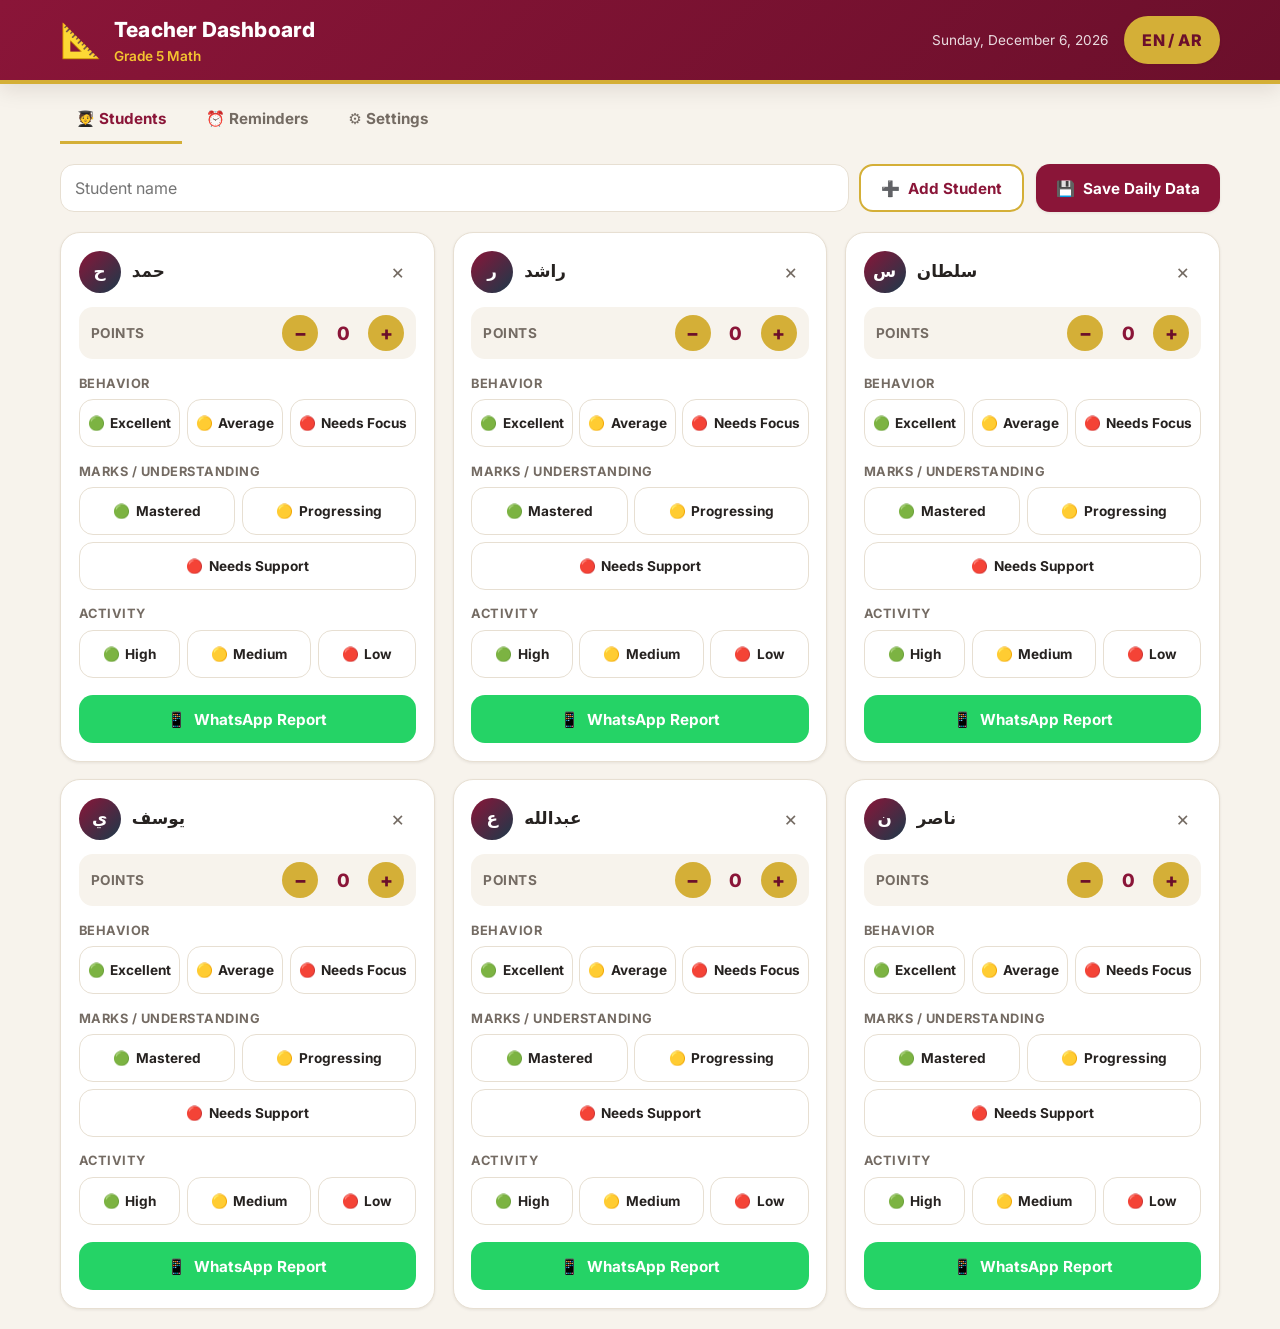
==== index.html @ e3854d0c "Add bilingual teacher tracking, WhatsApp, and reminders dashboard Static EN/AR (RTL-mirrored) tablet" ====
<!DOCTYPE html>
<html lang="en" dir="ltr">
<head>
<meta charset="UTF-8">
<meta name="viewport" content="width=device-width, initial-scale=1">
<meta name="theme-color" content="#8A1538">
<title>Teacher Dashboard</title>
<link rel="icon" href="data:image/svg+xml,%3Csvg xmlns='http://www.w3.org/2000/svg' viewBox='0 0 100 100'%3E%3Ctext y='.9em' font-size='90'%3E%F0%9F%93%90%3C/text%3E%3C/svg%3E">
<script>
(function () {
  try {
    var lang = localStorage.getItem('td_lang') || 'en';
    document.documentElement.lang = lang;
    document.documentElement.dir = lang === 'ar' ? 'rtl' : 'ltr';
  } catch (e) {}
})();
</script>
<link rel="preconnect" href="https://fonts.googleapis.com">
<link rel="preconnect" href="https://fonts.gstatic.com" crossorigin>
<link href="https://fonts.googleapis.com/css2?family=Inter:wght@400;600;700;800&family=Cairo:wght@400;600;700;800&display=swap" rel="stylesheet">
<link rel="stylesheet" href="styles.css">
</head>
<body>

<header class="app-header">
  <div class="header-content">
    <div class="brand">
      <span class="brand-icon" aria-hidden="true">📐</span>
      <div class="brand-text">
        <h1 data-i18n="appTitle">Teacher Dashboard</h1>
        <p class="brand-subtitle" data-i18n="appSubtitle">Grade 5 Math</p>
      </div>
    </div>
    <div class="header-actions">
      <span id="todayDate" class="today-date"></span>
      <button id="langToggle" class="lang-toggle" type="button" aria-label="Switch language">EN / AR</button>
    </div>
  </div>
</header>

<nav class="tab-nav" id="tabNav">
  <button class="tab-btn active" data-tab="students" type="button">
    <span aria-hidden="true">🧑‍🎓</span> <span data-i18n="navStudents">Students</span>
  </button>
  <button class="tab-btn" data-tab="reminders" type="button">
    <span aria-hidden="true">⏰</span> <span data-i18n="navReminders">Reminders</span>
  </button>
  <button class="tab-btn" data-tab="settings" type="button">
    <span aria-hidden="true">⚙️</span> <span data-i18n="navSettings">Settings</span>
  </button>
</nav>

<main class="app-main">

  <section id="tab-students" class="tab-panel active">
    <div class="panel-toolbar">
      <form id="addStudentForm" class="add-student-form">
        <input type="text" id="newStudentName" data-i18n-placeholder="studentNamePlaceholder" placeholder="Student name" autocomplete="off" required>
        <button type="submit" class="btn btn-secondary">
          <span aria-hidden="true">➕</span> <span data-i18n="addStudent">Add Student</span>
        </button>
      </form>
      <button id="saveDataBtn" class="btn btn-primary" type="button">
        <span aria-hidden="true">💾</span> <span data-i18n="saveDailyData">Save Daily Data</span>
      </button>
    </div>

    <div id="studentGrid" class="student-grid" aria-live="polite"></div>
    <p id="noStudentsMsg" class="empty-state hidden" data-i18n="noStudents">No students yet. Add your first student above to get started.</p>
  </section>

  <section id="tab-reminders" class="tab-panel">
    <div class="card reminder-card">
      <h2 data-i18n="quickReminder">Quick Reminder</h2>
      <form id="reminderForm">
        <div class="form-field">
          <label for="reminderTitle" data-i18n="taskTitle">Task Title</label>
          <input type="text" id="reminderTitle" data-i18n-placeholder="taskTitlePlaceholder" placeholder="e.g., Bring geometry set" required>
        </div>
        <div class="form-row">
          <div class="form-field">
            <label for="reminderDate" data-i18n="date">Date</label>
            <input type="date" id="reminderDate" required>
          </div>
          <div class="form-field">
            <label for="reminderTime" data-i18n="time">Time</label>
            <input type="time" id="reminderTime">
          </div>
        </div>
        <button type="submit" class="btn btn-primary" id="reminderSaveBtn">
          <span aria-hidden="true">📅</span> <span data-i18n="save">Save</span>
        </button>
      </form>
    </div>

    <div class="card">
      <h2 data-i18n="reminderListTitle">Recent Reminders</h2>
      <ul id="reminderList" class="reminder-list"></ul>
      <p id="noRemindersMsg" class="empty-state hidden" data-i18n="noReminders">No reminders saved yet.</p>
    </div>
  </section>

  <section id="tab-settings" class="tab-panel">
    <div class="card">
      <h2 data-i18n="settings">Settings</h2>
      <div class="form-field">
        <label for="backendUrl" data-i18n="backendUrlLabel">Google Web App URL</label>
        <input type="url" id="backendUrl" data-i18n-placeholder="backendUrlPlaceholder" placeholder="https://script.google.com/macros/s/.../exec">
      </div>
      <button id="saveSettingsBtn" class="btn btn-primary" type="button">
        <span aria-hidden="true">✔️</span> <span data-i18n="save">Save</span>
      </button>
      <p class="hint" data-i18n="backendUrlHint">Paste the Web App URL you get after deploying Code.gs (see README.md). This connects Save Daily Data and Quick Reminder to your Google Sheet and Calendar.</p>
    </div>
  </section>

</main>

<div id="statusToast" class="status-toast" role="status" aria-live="polite"></div>

<script src="script.js"></script>
</body>
</html>
---- styles.css ----
/* ==========================================================================
   Teacher Dashboard — Qatari-themed, bilingual (EN/AR), tablet-first styles
   ========================================================================== */

:root {
  --color-maroon: #8A1538;
  --color-maroon-dark: #6b0f2b;
  --color-maroon-light: #a8264c;
  --color-gold: #D4AF37;
  --color-gold-bright: #F4C430;
  --color-white: #FFFFFF;
  --color-desert-blue: #1B3A4B;

  --color-bg: #F7F3EC;
  --color-surface: #FFFFFF;
  --color-text: #262220;
  --color-text-muted: #746b63;
  --color-border: #E7DFD2;

  --color-success: #2E9E5B;
  --color-success-bg: #e6f5ec;
  --color-warning: #C98A00;
  --color-warning-bg: #fbf1dc;
  --color-danger: #C6403B;
  --color-danger-bg: #fbe9e8;
  --color-whatsapp: #25D366;

  --radius-sm: 8px;
  --radius-md: 14px;
  --radius-lg: 20px;
  --shadow-sm: 0 1px 3px rgba(35, 20, 10, 0.08);
  --shadow-md: 0 6px 20px rgba(35, 20, 10, 0.10);

  --font-latin: 'Inter', system-ui, -apple-system, 'Segoe UI', sans-serif;
  --font-arabic: 'Cairo', 'Tahoma', system-ui, sans-serif;

  --tap-min: 48px;
}

* { box-sizing: border-box; }

html, body {
  margin: 0;
  padding: 0;
  background: var(--color-bg);
  color: var(--color-text);
  font-family: var(--font-latin);
  -webkit-tap-highlight-color: transparent;
}

html[dir="rtl"] body { font-family: var(--font-arabic); }

body {
  font-size: 16px;
  line-height: 1.5;
  min-height: 100vh;
}

h1, h2, h3 { margin: 0; }

button, input {
  font-family: inherit;
  font-size: inherit;
}

.hidden { display: none !important; }

/* ---------------------------------- Header ---------------------------------- */

.app-header {
  background: linear-gradient(135deg, var(--color-maroon) 0%, var(--color-maroon-dark) 100%);
  border-bottom: 4px solid var(--color-gold);
  color: var(--color-white);
  position: sticky;
  top: 0;
  z-index: 20;
  box-shadow: var(--shadow-md);
}

.header-content {
  max-width: 1200px;
  margin: 0 auto;
  padding: 0.85rem 1.25rem;
  display: flex;
  align-items: center;
  justify-content: space-between;
  gap: 1rem;
  flex-wrap: wrap;
}

.brand {
  display: flex;
  align-items: center;
  gap: 0.75rem;
}

.brand-icon {
  font-size: 2.1rem;
  line-height: 1;
}

.brand-text h1 {
  font-size: 1.3rem;
  font-weight: 800;
  letter-spacing: 0.01em;
}

.brand-subtitle {
  margin: 0.1rem 0 0;
  font-size: 0.85rem;
  color: var(--color-gold-bright);
  font-weight: 600;
}

.header-actions {
  display: flex;
  align-items: center;
  gap: 1rem;
}

.today-date {
  font-size: 0.85rem;
  color: rgba(255, 255, 255, 0.85);
  white-space: nowrap;
}

.lang-toggle {
  background: var(--color-gold);
  color: var(--color-maroon-dark);
  border: none;
  border-radius: 999px;
  padding: 0.6rem 1.1rem;
  font-weight: 800;
  letter-spacing: 0.03em;
  cursor: pointer;
  min-height: var(--tap-min);
  box-shadow: var(--shadow-sm);
  transition: transform 0.12s ease, background 0.12s ease;
}

.lang-toggle:hover { background: var(--color-gold-bright); }
.lang-toggle:active { transform: scale(0.96); }

/* ---------------------------------- Tabs ---------------------------------- */

.tab-nav {
  max-width: 1200px;
  margin: 0 auto;
  display: flex;
  gap: 0.5rem;
  padding: 0.75rem 1.25rem 0;
  overflow-x: auto;
}

.tab-btn {
  background: transparent;
  border: none;
  border-bottom: 3px solid transparent;
  color: var(--color-text-muted);
  padding: 0.75rem 1rem;
  font-weight: 700;
  font-size: 0.95rem;
  cursor: pointer;
  white-space: nowrap;
  min-height: var(--tap-min);
  border-radius: var(--radius-sm) var(--radius-sm) 0 0;
  transition: color 0.12s ease, background 0.12s ease;
}

.tab-btn:hover { background: rgba(138, 21, 56, 0.06); }

.tab-btn.active {
  color: var(--color-maroon);
  border-bottom-color: var(--color-gold);
}

/* ---------------------------------- Layout ---------------------------------- */

.app-main {
  max-width: 1200px;
  margin: 0 auto;
  padding: 1.25rem;
}

.tab-panel { display: none; }
.tab-panel.active { display: block; }

.card {
  background: var(--color-surface);
  border: 1px solid var(--color-border);
  border-inline-start: 5px solid var(--color-gold);
  border-radius: var(--radius-lg);
  box-shadow: var(--shadow-sm);
  padding: 1.25rem 1.5rem;
  margin-bottom: 1.25rem;
  max-width: 560px;
}

.card h2 {
  color: var(--color-maroon);
  font-size: 1.15rem;
  margin-bottom: 1rem;
}

/* ---------------------------------- Buttons ---------------------------------- */

.btn {
  display: inline-flex;
  align-items: center;
  justify-content: center;
  gap: 0.5rem;
  border: none;
  border-radius: var(--radius-md);
  padding: 0.75rem 1.25rem;
  font-weight: 700;
  font-size: 0.95rem;
  cursor: pointer;
  min-height: var(--tap-min);
  transition: transform 0.1s ease, box-shadow 0.1s ease, opacity 0.1s ease;
}

.btn:active { transform: scale(0.97); }
.btn:disabled { opacity: 0.6; cursor: not-allowed; transform: none; }

.btn-primary {
  background: var(--color-maroon);
  color: var(--color-white);
  box-shadow: var(--shadow-sm);
}
.btn-primary:hover:not(:disabled) { background: var(--color-maroon-light); }

.btn-secondary {
  background: var(--color-white);
  color: var(--color-maroon);
  border: 2px solid var(--color-gold);
}
.btn-secondary:hover:not(:disabled) { background: var(--color-gold); color: var(--color-maroon-dark); }

/* ---------------------------------- Toolbar ---------------------------------- */

.panel-toolbar {
  display: flex;
  align-items: center;
  justify-content: space-between;
  flex-wrap: wrap;
  gap: 0.75rem;
  margin-bottom: 1.25rem;
}

.add-student-form {
  display: flex;
  gap: 0.6rem;
  flex-wrap: wrap;
  flex: 1 1 320px;
}

.add-student-form input[type="text"] {
  flex: 1 1 180px;
  min-width: 140px;
  padding: 0.7rem 0.9rem;
  border: 1.5px solid var(--color-border);
  border-radius: var(--radius-md);
  min-height: var(--tap-min);
  background: var(--color-surface);
  color: var(--color-text);
}

.add-student-form input[type="text"]:focus,
input:focus, button:focus-visible {
  outline: 2px solid var(--color-desert-blue);
  outline-offset: 1px;
}

/* ---------------------------------- Student grid ---------------------------------- */

.student-grid {
  display: grid;
  grid-template-columns: repeat(auto-fill, minmax(300px, 1fr));
  gap: 1.1rem;
}

.student-card {
  background: var(--color-surface);
  border: 1px solid var(--color-border);
  border-radius: var(--radius-lg);
  box-shadow: var(--shadow-sm);
  padding: 1.1rem;
  display: flex;
  flex-direction: column;
  gap: 0.9rem;
}

.student-card-header {
  display: flex;
  align-items: center;
  gap: 0.7rem;
}

.student-avatar {
  width: 42px;
  height: 42px;
  min-width: 42px;
  border-radius: 50%;
  background: linear-gradient(135deg, var(--color-maroon), var(--color-desert-blue));
  color: var(--color-white);
  display: flex;
  align-items: center;
  justify-content: center;
  font-weight: 800;
  font-size: 1.05rem;
}

.student-name {
  flex: 1;
  font-weight: 800;
  font-size: 1.05rem;
  color: var(--color-text);
  overflow-wrap: anywhere;
}

.remove-student-btn {
  background: transparent;
  border: none;
  color: var(--color-text-muted);
  font-size: 1.3rem;
  line-height: 1;
  cursor: pointer;
  width: 36px;
  height: 36px;
  border-radius: 50%;
  display: flex;
  align-items: center;
  justify-content: center;
}
.remove-student-btn:hover { background: var(--color-danger-bg); color: var(--color-danger); }

.points-row {
  display: flex;
  align-items: center;
  justify-content: space-between;
  background: var(--color-bg);
  border-radius: var(--radius-md);
  padding: 0.5rem 0.75rem;
}

.points-label {
  font-weight: 700;
  font-size: 0.85rem;
  color: var(--color-text-muted);
  text-transform: uppercase;
  letter-spacing: 0.04em;
}

.points-control {
  display: flex;
  align-items: center;
  gap: 0.75rem;
}

.point-btn {
  width: 36px;
  height: 36px;
  border-radius: 50%;
  border: none;
  background: var(--color-gold);
  color: var(--color-maroon-dark);
  font-size: 1.2rem;
  font-weight: 800;
  cursor: pointer;
  display: flex;
  align-items: center;
  justify-content: center;
  line-height: 1;
}
.point-btn:active { transform: scale(0.92); }

.points-value {
  min-width: 2ch;
  text-align: center;
  font-weight: 800;
  font-size: 1.15rem;
  color: var(--color-maroon);
}

.metric-row {
  display: flex;
  flex-direction: column;
  gap: 0.4rem;
}

.metric-label {
  font-weight: 700;
  font-size: 0.8rem;
  color: var(--color-text-muted);
  text-transform: uppercase;
  letter-spacing: 0.04em;
}

.btn-group {
  display: flex;
  gap: 0.4rem;
  flex-wrap: wrap;
}

.tap-btn {
  flex: 1 1 auto;
  min-width: 88px;
  min-height: var(--tap-min);
  border: 1.5px solid var(--color-border);
  background: var(--color-surface);
  color: var(--color-text);
  border-radius: var(--radius-md);
  font-weight: 700;
  font-size: 0.85rem;
  cursor: pointer;
  padding: 0.5rem 0.4rem;
  display: flex;
  align-items: center;
  justify-content: center;
  gap: 0.35rem;
  transition: background 0.12s ease, border-color 0.12s ease, transform 0.08s ease, color 0.12s ease;
}

.tap-btn:active { transform: scale(0.96); }

.tap-btn.selected[data-level="good"] {
  background: var(--color-success);
  border-color: var(--color-success);
  color: var(--color-white);
}
.tap-btn.selected[data-level="mid"] {
  background: var(--color-warning);
  border-color: var(--color-warning);
  color: var(--color-white);
}
.tap-btn.selected[data-level="bad"] {
  background: var(--color-danger);
  border-color: var(--color-danger);
  color: var(--color-white);
}

.whatsapp-btn {
  margin-top: 0.2rem;
  background: var(--color-whatsapp);
  color: var(--color-white);
  border: none;
  border-radius: var(--radius-md);
  min-height: var(--tap-min);
  font-weight: 700;
  font-size: 0.95rem;
  cursor: pointer;
  display: flex;
  align-items: center;
  justify-content: center;
  gap: 0.5rem;
}
.whatsapp-btn:hover { filter: brightness(1.05); }
.whatsapp-btn:active { transform: scale(0.97); }

.empty-state {
  text-align: center;
  color: var(--color-text-muted);
  padding: 2.5rem 1rem;
  font-size: 1rem;
}

/* ---------------------------------- Forms ---------------------------------- */

.form-field {
  display: flex;
  flex-direction: column;
  gap: 0.35rem;
  margin-bottom: 1rem;
}

.form-field label {
  font-weight: 700;
  font-size: 0.85rem;
  color: var(--color-text);
}

.form-row {
  display: flex;
  gap: 1rem;
  flex-wrap: wrap;
}
.form-row .form-field { flex: 1 1 160px; }

input[type="text"],
input[type="url"],
input[type="date"],
input[type="time"] {
  padding: 0.7rem 0.9rem;
  border: 1.5px solid var(--color-border);
  border-radius: var(--radius-md);
  min-height: var(--tap-min);
  background: var(--color-surface);
  color: var(--color-text);
  width: 100%;
}

.hint {
  margin-top: 0.9rem;
  font-size: 0.82rem;
  color: var(--color-text-muted);
  line-height: 1.5;
}

/* ---------------------------------- Reminder list ---------------------------------- */

.reminder-list {
  list-style: none;
  margin: 0;
  padding: 0;
  display: flex;
  flex-direction: column;
  gap: 0.6rem;
}

.reminder-item {
  display: flex;
  align-items: center;
  gap: 0.75rem;
  background: var(--color-bg);
  border-radius: var(--radius-md);
  padding: 0.7rem 0.9rem;
}

.reminder-item .reminder-icon {
  font-size: 1.3rem;
}

.reminder-item .reminder-info {
  flex: 1;
}

.reminder-item .reminder-title {
  font-weight: 700;
  font-size: 0.95rem;
}

.reminder-item .reminder-when {
  font-size: 0.82rem;
  color: var(--color-text-muted);
}

/* ---------------------------------- Status toast ---------------------------------- */

.status-toast {
  position: fixed;
  bottom: 1.5rem;
  left: 50%;
  transform: translateX(-50%) translateY(20px);
  background: var(--color-desert-blue);
  color: var(--color-white);
  padding: 0.85rem 1.5rem;
  border-radius: 999px;
  font-weight: 700;
  font-size: 0.9rem;
  box-shadow: var(--shadow-md);
  opacity: 0;
  pointer-events: none;
  transition: opacity 0.2s ease, transform 0.2s ease;
  z-index: 100;
  max-width: 90vw;
  text-align: center;
}

html[dir="rtl"] .status-toast {
  transform: translateX(50%) translateY(20px);
}

.status-toast.visible {
  opacity: 1;
  transform: translateX(-50%) translateY(0);
}
html[dir="rtl"] .status-toast.visible {
  transform: translateX(50%) translateY(0);
}

.status-toast.success { background: var(--color-success); }
.status-toast.error { background: var(--color-danger); }
.status-toast.info { background: var(--color-desert-blue); }

/* ---------------------------------- Responsive ---------------------------------- */

@media (max-width: 640px) {
  .header-content { padding: 0.75rem 1rem; }
  .brand-text h1 { font-size: 1.1rem; }
  .app-main { padding: 1rem; }
  .card { padding: 1rem; max-width: 100%; }
  .student-grid { grid-template-columns: 1fr; }
  .today-date { display: none; }
}

@media (min-width: 641px) and (max-width: 1024px) {
  .student-grid { grid-template-columns: repeat(auto-fill, minmax(280px, 1fr)); }
}
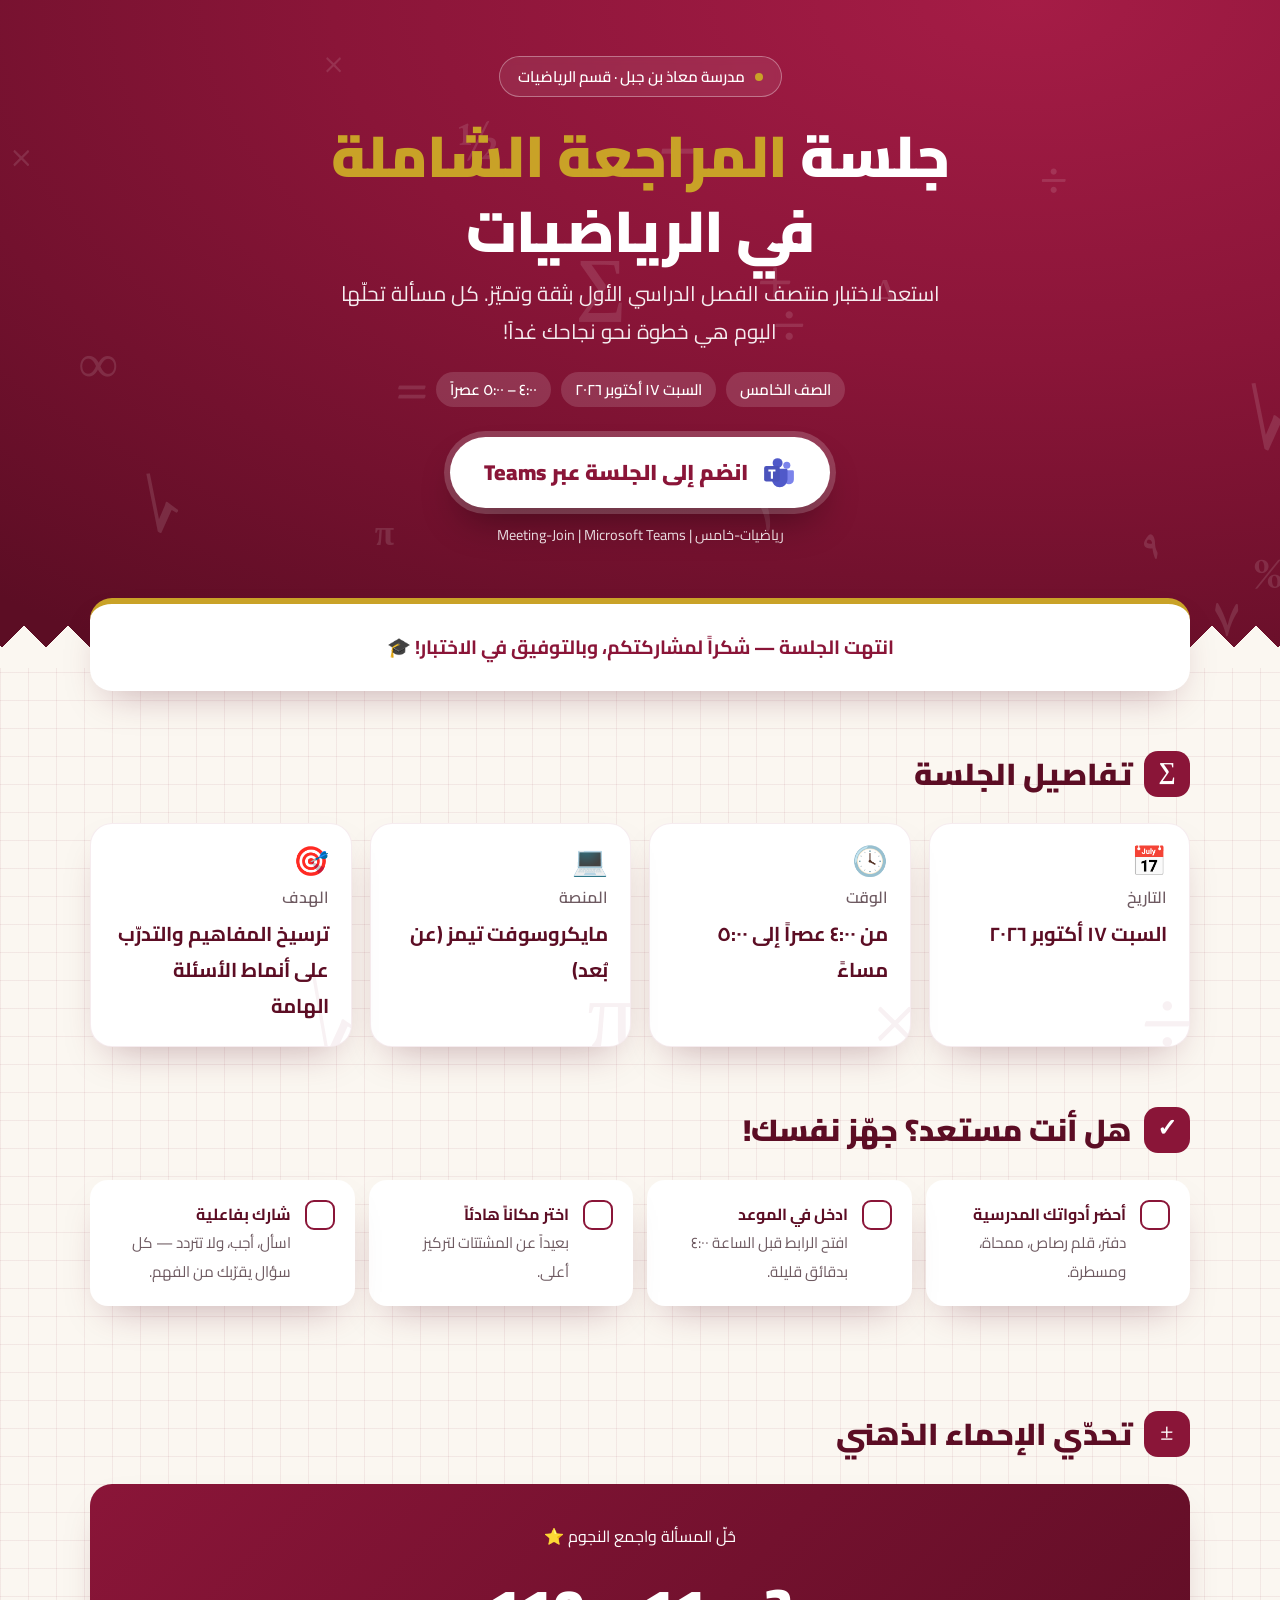
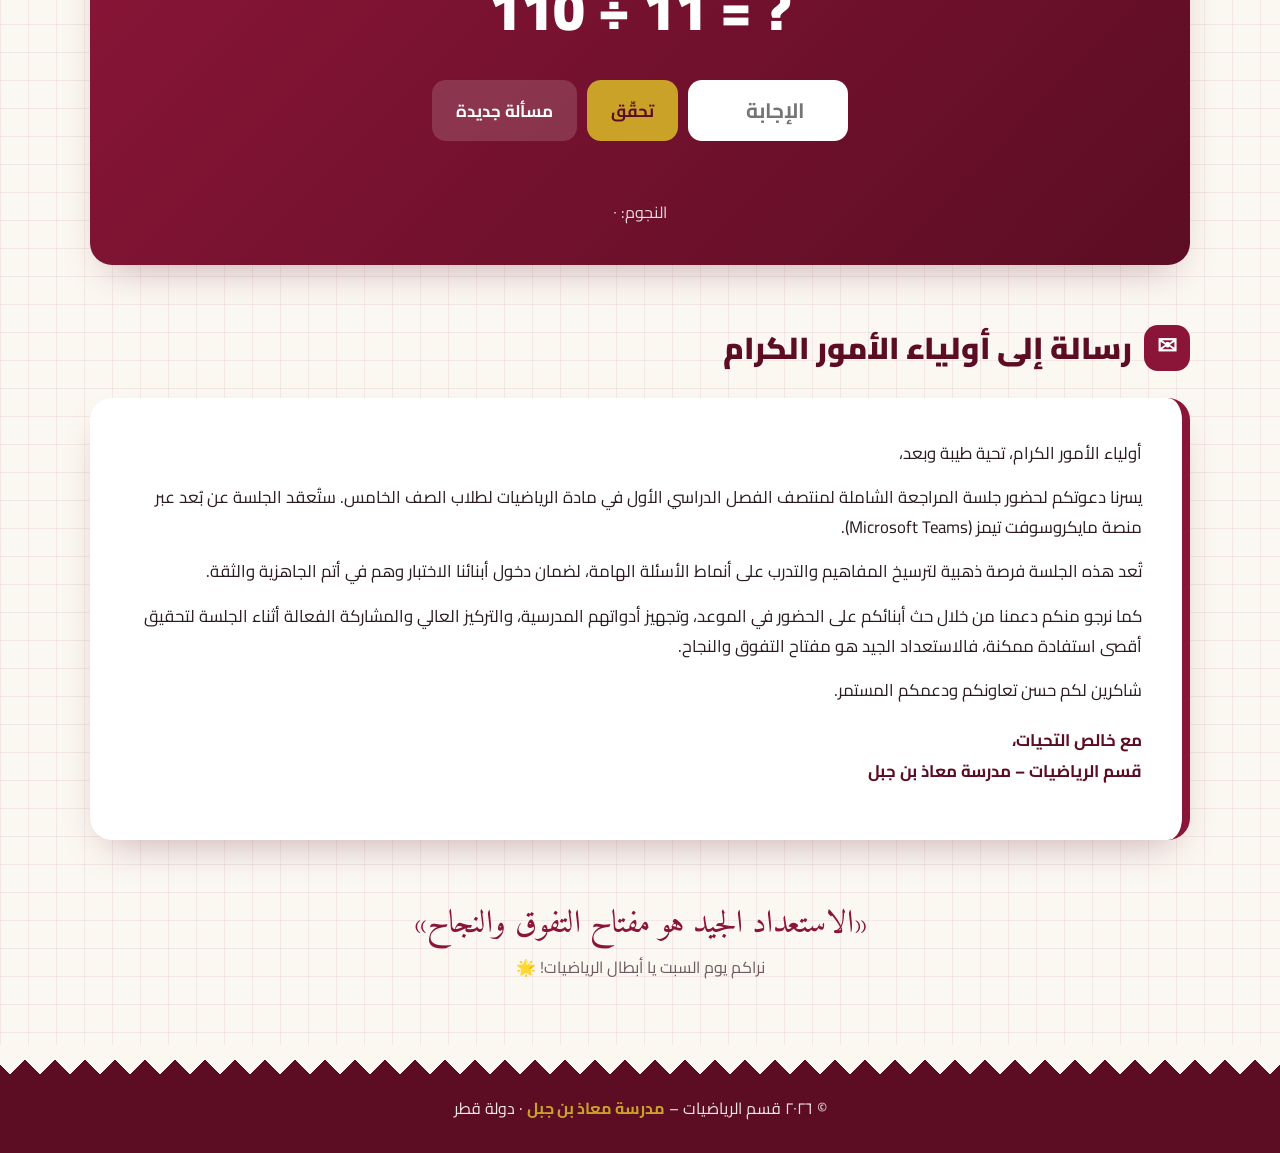
==== commit 9af02ebf: "Add Arabic math review session page with Qatari theme Single-page RTL site for the grade 5 mid-term " ====
--- a/index.html
+++ b/index.html
@@ -1,123 +1,628 @@
-<!DOCTYPE html>
-<html lang="en" dir="ltr">
+<!doctype html>
+<html lang="ar" dir="rtl">
 <head>
-<meta charset="UTF-8">
+<meta charset="utf-8">
 <meta name="viewport" content="width=device-width, initial-scale=1">
-<meta name="theme-color" content="#8A1538">
-<title>Teacher Dashboard</title>
-<link rel="icon" href="data:image/svg+xml,%3Csvg xmlns='http://www.w3.org/2000/svg' viewBox='0 0 100 100'%3E%3Ctext y='.9em' font-size='90'%3E%F0%9F%93%90%3C/text%3E%3C/svg%3E">
-<script>
-(function () {
-  try {
-    var lang = localStorage.getItem('td_lang') || 'en';
-    document.documentElement.lang = lang;
-    document.documentElement.dir = lang === 'ar' ? 'rtl' : 'ltr';
-  } catch (e) {}
-})();
-</script>
+<title>مراجعة الرياضيات – الصف الخامس</title>
+<meta name="description" content="جلسة المراجعة الشاملة لمنتصف الفصل الدراسي الأول في مادة الرياضيات للصف الخامس – مدرسة معاذ بن جبل">
 <link rel="preconnect" href="https://fonts.googleapis.com">
 <link rel="preconnect" href="https://fonts.gstatic.com" crossorigin>
-<link href="https://fonts.googleapis.com/css2?family=Inter:wght@400;600;700;800&family=Cairo:wght@400;600;700;800&display=swap" rel="stylesheet">
-<link rel="stylesheet" href="styles.css">
+<link href="https://fonts.googleapis.com/css2?family=Cairo:wght@400;600;700;900&family=Amiri:wght@700&display=swap" rel="stylesheet">
+<style>
+  :root {
+    --maroon: #8A1538;
+    --maroon-deep: #5C0D24;
+    --maroon-soft: #F6E8EC;
+    --gold: #C9A227;
+    --gold-soft: #F7EED3;
+    --sand: #FBF7F1;
+    --ink: #2B1A20;
+    --muted: #6E5A61;
+    --white: #FFFFFF;
+    --grid: rgba(138, 21, 56, 0.07);
+    --radius: 22px;
+    --shadow: 0 18px 40px -18px rgba(92, 13, 36, 0.35);
+    color-scheme: light;
+  }
+
+  * { box-sizing: border-box; }
+  html { scroll-behavior: smooth; }
+
+  body {
+    margin: 0;
+    font-family: "Cairo", system-ui, sans-serif;
+    color: var(--ink);
+    background-color: var(--sand);
+    background-image:
+      linear-gradient(var(--grid) 1px, transparent 1px),
+      linear-gradient(90deg, var(--grid) 1px, transparent 1px);
+    background-size: 28px 28px;
+    line-height: 1.8;
+    overflow-x: hidden;
+  }
+
+  a { color: inherit; }
+
+  .wrap { width: min(1100px, 100% - 32px); margin-inline: auto; }
+
+  /* ===== Hero (Qatari flag inspired) ===== */
+  .hero {
+    position: relative;
+    background: radial-gradient(120% 120% at 80% 0%, #A51C46 0%, var(--maroon) 45%, var(--maroon-deep) 100%);
+    color: var(--white);
+    padding: 56px 0 120px;
+    overflow: hidden;
+  }
+
+  /* The nine-point serrated edge of the Qatari flag */
+  .hero::after {
+    content: "";
+    position: absolute;
+    inset-inline: 0;
+    bottom: -1px;
+    height: 44px;
+    background: var(--sand);
+    -webkit-mask: conic-gradient(from 135deg at top, #0000, #000 1deg 89deg, #0000 90deg) 50% / 44px 100%;
+            mask: conic-gradient(from 135deg at top, #0000, #000 1deg 89deg, #0000 90deg) 50% / 44px 100%;
+  }
+
+  .floating {
+    position: absolute;
+    inset: 0;
+    pointer-events: none;
+    font-family: "Amiri", serif;
+    font-weight: 700;
+  }
+  .floating span {
+    position: absolute;
+    color: rgba(255, 255, 255, 0.12);
+    animation: drift 9s ease-in-out infinite;
+  }
+  @keyframes drift {
+    0%, 100% { transform: translateY(0) rotate(0deg); }
+    50%      { transform: translateY(-16px) rotate(8deg); }
+  }
+
+  .hero-inner { position: relative; z-index: 1; text-align: center; }
+
+  .school {
+    display: inline-flex;
+    align-items: center;
+    gap: 10px;
+    padding: 6px 18px;
+    border: 1px solid rgba(255, 255, 255, 0.35);
+    border-radius: 999px;
+    font-weight: 600;
+    font-size: 0.95rem;
+    background: rgba(255, 255, 255, 0.08);
+    backdrop-filter: blur(4px);
+  }
+  .school .dot { width: 8px; height: 8px; border-radius: 50%; background: var(--gold); }
+
+  .hero h1 {
+    margin: 22px 0 6px;
+    font-size: clamp(2rem, 6vw, 3.6rem);
+    font-weight: 900;
+    line-height: 1.3;
+    letter-spacing: -0.5px;
+  }
+  .hero h1 .accent { color: var(--gold); }
+
+  .hero .sub {
+    margin: 0 auto;
+    max-width: 640px;
+    font-size: clamp(1.05rem, 2.6vw, 1.3rem);
+    opacity: 0.92;
+  }
+
+  .tags { display: flex; flex-wrap: wrap; justify-content: center; gap: 10px; margin: 22px 0 30px; }
+  .tag {
+    padding: 4px 14px;
+    border-radius: 999px;
+    background: rgba(255, 255, 255, 0.14);
+    font-weight: 600;
+    font-size: 0.95rem;
+  }
+
+  /* ===== Join button ===== */
+  .join {
+    display: inline-flex;
+    align-items: center;
+    gap: 14px;
+    padding: 16px 34px;
+    border-radius: 999px;
+    background: var(--white);
+    color: var(--maroon);
+    font-size: clamp(1.1rem, 3vw, 1.35rem);
+    font-weight: 900;
+    text-decoration: none;
+    box-shadow: 0 0 0 6px rgba(255, 255, 255, 0.18), 0 20px 40px -12px rgba(0, 0, 0, 0.45);
+    transition: transform 0.2s ease, box-shadow 0.2s ease;
+    animation: pulse 2.4s ease-in-out infinite;
+  }
+  .join:hover, .join:focus-visible {
+    transform: translateY(-3px) scale(1.02);
+    box-shadow: 0 0 0 10px rgba(255, 255, 255, 0.22), 0 26px 48px -12px rgba(0, 0, 0, 0.5);
+    outline: none;
+  }
+  .join svg { width: 34px; height: 34px; flex: none; }
+  @keyframes pulse {
+    0%, 100% { box-shadow: 0 0 0 6px rgba(255, 255, 255, 0.18), 0 20px 40px -12px rgba(0, 0, 0, 0.45); }
+    50%      { box-shadow: 0 0 0 14px rgba(255, 255, 255, 0.06), 0 20px 40px -12px rgba(0, 0, 0, 0.45); }
+  }
+  .join-note { display: block; margin-top: 14px; font-size: 0.9rem; opacity: 0.85; }
+
+  /* ===== Countdown ===== */
+  .countdown-card {
+    position: relative;
+    z-index: 2;
+    margin-top: -70px;
+    background: var(--white);
+    border-radius: var(--radius);
+    box-shadow: var(--shadow);
+    padding: 26px 22px;
+    text-align: center;
+    border-top: 6px solid var(--gold);
+  }
+  .countdown-card h2 { margin: 0 0 14px; font-size: 1.25rem; color: var(--maroon); }
+  .countdown { display: flex; justify-content: center; gap: clamp(8px, 2.5vw, 22px); direction: rtl; }
+  .unit {
+    min-width: clamp(64px, 18vw, 110px);
+    padding: 12px 6px;
+    border-radius: 16px;
+    background: var(--maroon-soft);
+  }
+  .unit b {
+    display: block;
+    font-size: clamp(1.8rem, 6vw, 2.8rem);
+    font-weight: 900;
+    color: var(--maroon);
+    line-height: 1.1;
+    font-variant-numeric: tabular-nums;
+  }
+  .unit small { color: var(--muted); font-weight: 600; }
+  .live-msg { font-size: 1.2rem; font-weight: 700; color: var(--maroon); margin: 0; }
+
+  /* ===== Sections ===== */
+  section { padding: 56px 0 0; }
+  .section-title {
+    display: flex;
+    align-items: center;
+    gap: 12px;
+    margin: 0 0 22px;
+    font-size: clamp(1.4rem, 3.4vw, 1.9rem);
+    font-weight: 900;
+    color: var(--maroon-deep);
+  }
+  .section-title .sym {
+    display: grid;
+    place-items: center;
+    width: 46px;
+    height: 46px;
+    border-radius: 14px;
+    background: var(--maroon);
+    color: var(--white);
+    font-family: "Amiri", serif;
+    font-size: 1.5rem;
+    flex: none;
+  }
+
+  .grid { display: grid; gap: 18px; grid-template-columns: repeat(auto-fit, minmax(230px, 1fr)); }
+
+  .card {
+    background: var(--white);
+    border-radius: var(--radius);
+    padding: 22px;
+    box-shadow: var(--shadow);
+    border: 1px solid rgba(138, 21, 56, 0.08);
+    position: relative;
+    overflow: hidden;
+  }
+  .card .big-sym {
+    position: absolute;
+    inset-inline-start: -6px;
+    bottom: -26px;
+    font-family: "Amiri", serif;
+    font-size: 6rem;
+    color: rgba(138, 21, 56, 0.06);
+    line-height: 1;
+  }
+  .card h3 { margin: 0 0 4px; font-size: 1rem; color: var(--muted); font-weight: 600; }
+  .card p { margin: 0; font-size: 1.25rem; font-weight: 700; color: var(--maroon-deep); }
+  .card .icon { font-size: 1.8rem; line-height: 1; margin-bottom: 8px; }
+
+  /* Checklist */
+  .checklist { list-style: none; margin: 0; padding: 0; display: grid; gap: 14px; grid-template-columns: repeat(auto-fit, minmax(260px, 1fr)); }
+  .checklist li {
+    display: flex;
+    gap: 14px;
+    align-items: flex-start;
+    background: var(--white);
+    border-radius: 18px;
+    padding: 18px;
+    box-shadow: var(--shadow);
+    cursor: pointer;
+    user-select: none;
+    transition: background 0.2s;
+    border: 2px solid transparent;
+  }
+  .checklist li:hover { border-color: var(--maroon-soft); }
+  .checklist .box {
+    flex: none;
+    width: 30px;
+    height: 30px;
+    border-radius: 9px;
+    border: 2px solid var(--maroon);
+    display: grid;
+    place-items: center;
+    color: var(--white);
+    font-weight: 900;
+    transition: background 0.2s;
+  }
+  .checklist li.done { background: var(--gold-soft); }
+  .checklist li.done .box { background: var(--maroon); }
+  .checklist li.done .box::after { content: "✓"; }
+  .checklist strong { display: block; color: var(--maroon-deep); }
+  .checklist span.desc { color: var(--muted); font-size: 0.95rem; }
+  .ready-msg { margin: 16px 0 0; text-align: center; font-weight: 700; color: var(--maroon); min-height: 1.8em; }
+
+  /* Warm-up game */
+  .game {
+    background: linear-gradient(135deg, var(--maroon) 0%, var(--maroon-deep) 100%);
+    color: var(--white);
+    border-radius: var(--radius);
+    padding: clamp(22px, 4vw, 38px);
+    box-shadow: var(--shadow);
+    text-align: center;
+    position: relative;
+    overflow: hidden;
+  }
+  .game .question {
+    font-size: clamp(2.2rem, 8vw, 3.6rem);
+    font-weight: 900;
+    direction: ltr;
+    margin: 8px 0 18px;
+    font-variant-numeric: tabular-nums;
+  }
+  .game form { display: flex; justify-content: center; gap: 10px; flex-wrap: wrap; }
+  .game input {
+    width: 160px;
+    padding: 12px 16px;
+    border-radius: 14px;
+    border: none;
+    font: inherit;
+    font-size: 1.3rem;
+    font-weight: 700;
+    text-align: center;
+    color: var(--maroon-deep);
+  }
+  .game input:focus { outline: 3px solid var(--gold); }
+  .btn {
+    padding: 12px 24px;
+    border-radius: 14px;
+    border: none;
+    font: inherit;
+    font-weight: 700;
+    font-size: 1.05rem;
+    cursor: pointer;
+    background: var(--gold);
+    color: var(--maroon-deep);
+    transition: transform 0.15s;
+  }
+  .btn:hover { transform: translateY(-2px); }
+  .btn.ghost { background: rgba(255, 255, 255, 0.15); color: var(--white); }
+  .feedback { min-height: 2em; margin: 16px 0 4px; font-size: 1.15rem; font-weight: 700; }
+  .score { opacity: 0.85; }
+  .stars { color: var(--gold); letter-spacing: 4px; }
+
+  /* Parents letter */
+  .letter {
+    background: var(--white);
+    border-radius: var(--radius);
+    padding: clamp(22px, 4vw, 40px);
+    box-shadow: var(--shadow);
+    border-inline-start: 8px solid var(--maroon);
+    font-size: 1.05rem;
+  }
+  .letter p { margin: 0 0 14px; }
+  .letter .sign { margin-top: 20px; font-weight: 700; color: var(--maroon-deep); }
+
+  /* Quote */
+  .quote {
+    margin-top: 56px;
+    text-align: center;
+    font-family: "Amiri", serif;
+    font-size: clamp(1.4rem, 4vw, 2rem);
+    color: var(--maroon);
+  }
+  .quote small { display: block; font-family: "Cairo", sans-serif; font-size: 1rem; color: var(--muted); }
+
+  footer {
+    margin-top: 64px;
+    background: var(--maroon-deep);
+    color: rgba(255, 255, 255, 0.9);
+    text-align: center;
+    padding: 30px 16px;
+    position: relative;
+  }
+  footer::before {
+    content: "";
+    position: absolute;
+    inset-inline: 0;
+    top: -1px;
+    height: 30px;
+    background: var(--sand);
+    -webkit-mask: conic-gradient(from -45deg at bottom, #0000, #000 1deg 89deg, #0000 90deg) 50% / 30px 100%;
+            mask: conic-gradient(from -45deg at bottom, #0000, #000 1deg 89deg, #0000 90deg) 50% / 30px 100%;
+  }
+  footer p { margin: 18px 0 0; }
+  footer b { color: var(--gold); }
+
+  .confetti {
+    position: fixed;
+    top: -20px;
+    font-family: "Amiri", serif;
+    font-weight: 700;
+    pointer-events: none;
+    z-index: 99;
+    animation: fall linear forwards;
+  }
+  @keyframes fall { to { transform: translateY(110vh) rotate(540deg); opacity: 0.2; } }
+
+  @media (prefers-reduced-motion: reduce) {
+    *, *::before, *::after { animation: none !important; transition: none !important; }
+  }
+</style>
 </head>
 <body>
 
-<header class="app-header">
-  <div class="header-content">
-    <div class="brand">
-      <span class="brand-icon" aria-hidden="true">📐</span>
-      <div class="brand-text">
-        <h1 data-i18n="appTitle">Teacher Dashboard</h1>
-        <p class="brand-subtitle" data-i18n="appSubtitle">Grade 5 Math</p>
+<header class="hero">
+  <div class="floating" aria-hidden="true" id="floating"></div>
+  <div class="wrap hero-inner">
+    <span class="school"><span class="dot"></span> مدرسة معاذ بن جبل · قسم الرياضيات</span>
+    <h1>جلسة <span class="accent">المراجعة الشاملة</span><br>في الرياضيات</h1>
+    <p class="sub">استعد لاختبار منتصف الفصل الدراسي الأول بثقة وتميّز. كل مسألة تحلّها اليوم هي خطوة نحو نجاحك غداً!</p>
+    <div class="tags">
+      <span class="tag">الصف الخامس</span>
+      <span class="tag">السبت ١٧ أكتوبر ٢٠٢٦</span>
+      <span class="tag">٤:٠٠ – ٥:٠٠ عصراً</span>
+    </div>
+    <a class="join" href="https://teams.microsoft.com/meet/377886868925549?p=B9jHHU0qfw8M6jMyG8" target="_blank" rel="noopener">
+      <svg viewBox="0 0 48 48" aria-hidden="true">
+        <circle cx="35" cy="13" r="5" fill="#7B83EB"/>
+        <path d="M30 20h13a2 2 0 0 1 2 2v11a7 7 0 0 1-7 7h0a7 7 0 0 1-7-7z" fill="#7B83EB"/>
+        <circle cx="22" cy="10" r="7" fill="#5059C9"/>
+        <path d="M12 18h22a2 2 0 0 1 2 2v13a11 11 0 0 1-11 11h0a11 11 0 0 1-11-11V18z" fill="#5059C9"/>
+        <rect x="3" y="14" width="22" height="22" rx="3" fill="#4B53BC"/>
+        <path d="M9 19h10v3h-3.5v10h-3V22H9z" fill="#fff"/>
+      </svg>
+      انضم إلى الجلسة عبر Teams
+    </a>
+    <span class="join-note">رياضيات-خامس | Meeting-Join | Microsoft Teams</span>
+  </div>
+</header>
+
+<main class="wrap">
+
+  <div class="countdown-card" id="countdown-card">
+    <h2 id="cd-title">⏳ الوقت المتبقي على بدء الجلسة</h2>
+    <div class="countdown" id="countdown">
+      <div class="unit"><b id="d">0</b><small>يوم</small></div>
+      <div class="unit"><b id="h">0</b><small>ساعة</small></div>
+      <div class="unit"><b id="m">0</b><small>دقيقة</small></div>
+      <div class="unit"><b id="s">0</b><small>ثانية</small></div>
+    </div>
+  </div>
+
+  <section>
+    <h2 class="section-title"><span class="sym">∑</span> تفاصيل الجلسة</h2>
+    <div class="grid">
+      <div class="card">
+        <div class="icon">📅</div>
+        <h3>التاريخ</h3>
+        <p>السبت ١٧ أكتوبر ٢٠٢٦</p>
+        <span class="big-sym" aria-hidden="true">÷</span>
+      </div>
+      <div class="card">
+        <div class="icon">🕓</div>
+        <h3>الوقت</h3>
+        <p>من ٤:٠٠ عصراً إلى ٥:٠٠ مساءً</p>
+        <span class="big-sym" aria-hidden="true">×</span>
+      </div>
+      <div class="card">
+        <div class="icon">💻</div>
+        <h3>المنصة</h3>
+        <p>مايكروسوفت تيمز (عن بُعد)</p>
+        <span class="big-sym" aria-hidden="true">π</span>
+      </div>
+      <div class="card">
+        <div class="icon">🎯</div>
+        <h3>الهدف</h3>
+        <p>ترسيخ المفاهيم والتدرّب على أنماط الأسئلة الهامة</p>
+        <span class="big-sym" aria-hidden="true">√</span>
       </div>
     </div>
-    <div class="header-actions">
-      <span id="todayDate" class="today-date"></span>
-      <button id="langToggle" class="lang-toggle" type="button" aria-label="Switch language">EN / AR</button>
-    </div>
-  </div>
-</header>
-
-<nav class="tab-nav" id="tabNav">
-  <button class="tab-btn active" data-tab="students" type="button">
-    <span aria-hidden="true">🧑‍🎓</span> <span data-i18n="navStudents">Students</span>
-  </button>
-  <button class="tab-btn" data-tab="reminders" type="button">
-    <span aria-hidden="true">⏰</span> <span data-i18n="navReminders">Reminders</span>
-  </button>
-  <button class="tab-btn" data-tab="settings" type="button">
-    <span aria-hidden="true">⚙️</span> <span data-i18n="navSettings">Settings</span>
-  </button>
-</nav>
-
-<main class="app-main">
-
-  <section id="tab-students" class="tab-panel active">
-    <div class="panel-toolbar">
-      <form id="addStudentForm" class="add-student-form">
-        <input type="text" id="newStudentName" data-i18n-placeholder="studentNamePlaceholder" placeholder="Student name" autocomplete="off" required>
-        <button type="submit" class="btn btn-secondary">
-          <span aria-hidden="true">➕</span> <span data-i18n="addStudent">Add Student</span>
-        </button>
+  </section>
+
+  <section>
+    <h2 class="section-title"><span class="sym">✓</span> هل أنت مستعد؟ جهّز نفسك!</h2>
+    <ul class="checklist" id="checklist">
+      <li><span class="box"></span><div><strong>أحضر أدواتك المدرسية</strong><span class="desc">دفتر، قلم رصاص، ممحاة، ومسطرة.</span></div></li>
+      <li><span class="box"></span><div><strong>ادخل في الموعد</strong><span class="desc">افتح الرابط قبل الساعة ٤:٠٠ بدقائق قليلة.</span></div></li>
+      <li><span class="box"></span><div><strong>اختر مكاناً هادئاً</strong><span class="desc">بعيداً عن المشتتات لتركيز أعلى.</span></div></li>
+      <li><span class="box"></span><div><strong>شارك بفاعلية</strong><span class="desc">اسأل، أجب، ولا تتردد — كل سؤال يقرّبك من الفهم.</span></div></li>
+    </ul>
+    <p class="ready-msg" id="ready-msg" aria-live="polite"></p>
+  </section>
+
+  <section>
+    <h2 class="section-title"><span class="sym">±</span> تحدّي الإحماء الذهني</h2>
+    <div class="game">
+      <div>حُلّ المسألة واجمع النجوم ⭐</div>
+      <div class="question" id="question">—</div>
+      <form id="game-form" autocomplete="off">
+        <input id="answer" type="number" inputmode="numeric" placeholder="الإجابة" aria-label="الإجابة" required>
+        <button class="btn" type="submit">تحقّق</button>
+        <button class="btn ghost" type="button" id="skip">مسألة جديدة</button>
       </form>
-      <button id="saveDataBtn" class="btn btn-primary" type="button">
-        <span aria-hidden="true">💾</span> <span data-i18n="saveDailyData">Save Daily Data</span>
-      </button>
-    </div>
-
-    <div id="studentGrid" class="student-grid" aria-live="polite"></div>
-    <p id="noStudentsMsg" class="empty-state hidden" data-i18n="noStudents">No students yet. Add your first student above to get started.</p>
-  </section>
-
-  <section id="tab-reminders" class="tab-panel">
-    <div class="card reminder-card">
-      <h2 data-i18n="quickReminder">Quick Reminder</h2>
-      <form id="reminderForm">
-        <div class="form-field">
-          <label for="reminderTitle" data-i18n="taskTitle">Task Title</label>
-          <input type="text" id="reminderTitle" data-i18n-placeholder="taskTitlePlaceholder" placeholder="e.g., Bring geometry set" required>
-        </div>
-        <div class="form-row">
-          <div class="form-field">
-            <label for="reminderDate" data-i18n="date">Date</label>
-            <input type="date" id="reminderDate" required>
-          </div>
-          <div class="form-field">
-            <label for="reminderTime" data-i18n="time">Time</label>
-            <input type="time" id="reminderTime">
-          </div>
-        </div>
-        <button type="submit" class="btn btn-primary" id="reminderSaveBtn">
-          <span aria-hidden="true">📅</span> <span data-i18n="save">Save</span>
-        </button>
-      </form>
-    </div>
-
-    <div class="card">
-      <h2 data-i18n="reminderListTitle">Recent Reminders</h2>
-      <ul id="reminderList" class="reminder-list"></ul>
-      <p id="noRemindersMsg" class="empty-state hidden" data-i18n="noReminders">No reminders saved yet.</p>
+      <div class="feedback" id="feedback" aria-live="polite"></div>
+      <div class="score">النجوم: <span class="stars" id="stars"></span> <span id="score">٠</span></div>
     </div>
   </section>
 
-  <section id="tab-settings" class="tab-panel">
-    <div class="card">
-      <h2 data-i18n="settings">Settings</h2>
-      <div class="form-field">
-        <label for="backendUrl" data-i18n="backendUrlLabel">Google Web App URL</label>
-        <input type="url" id="backendUrl" data-i18n-placeholder="backendUrlPlaceholder" placeholder="https://script.google.com/macros/s/.../exec">
-      </div>
-      <button id="saveSettingsBtn" class="btn btn-primary" type="button">
-        <span aria-hidden="true">✔️</span> <span data-i18n="save">Save</span>
-      </button>
-      <p class="hint" data-i18n="backendUrlHint">Paste the Web App URL you get after deploying Code.gs (see README.md). This connects Save Daily Data and Quick Reminder to your Google Sheet and Calendar.</p>
+  <section>
+    <h2 class="section-title"><span class="sym">✉</span> رسالة إلى أولياء الأمور الكرام</h2>
+    <div class="letter">
+      <p>أولياء الأمور الكرام، تحية طيبة وبعد،</p>
+      <p>يسرنا دعوتكم لحضور جلسة المراجعة الشاملة لمنتصف الفصل الدراسي الأول في مادة الرياضيات لطلاب الصف الخامس. ستُعقد الجلسة عن بُعد عبر منصة مايكروسوفت تيمز (Microsoft Teams).</p>
+      <p>تُعد هذه الجلسة فرصة ذهبية لترسيخ المفاهيم والتدرب على أنماط الأسئلة الهامة، لضمان دخول أبنائنا الاختبار وهم في أتم الجاهزية والثقة.</p>
+      <p>كما نرجو منكم دعمنا من خلال حث أبنائكم على الحضور في الموعد، وتجهيز أدواتهم المدرسية، والتركيز العالي والمشاركة الفعالة أثناء الجلسة لتحقيق أقصى استفادة ممكنة، فالاستعداد الجيد هو مفتاح التفوق والنجاح.</p>
+      <p>شاكرين لكم حسن تعاونكم ودعمكم المستمر.</p>
+      <p class="sign">مع خالص التحيات،<br>قسم الرياضيات – مدرسة معاذ بن جبل</p>
     </div>
   </section>
 
+  <div class="quote">
+    «الاستعداد الجيد هو مفتاح التفوق والنجاح»
+    <small>نراكم يوم السبت يا أبطال الرياضيات! 🌟</small>
+  </div>
+
 </main>
 
-<div id="statusToast" class="status-toast" role="status" aria-live="polite"></div>
-
-<script src="script.js"></script>
+<footer>
+  <p>© ٢٠٢٦ قسم الرياضيات – <b>مدرسة معاذ بن جبل</b> · دولة قطر</p>
+</footer>
+
+<script>
+  (function () {
+    const toAr = (n) => String(n).replace(/\d/g, (d) => "٠١٢٣٤٥٦٧٨٩"[d]);
+
+    /* Floating math symbols */
+    const symbols = ["π", "÷", "×", "√", "∑", "=", "+", "−", "%", "½", "∞", "Δ", "٧", "٣", "٩"];
+    const floating = document.getElementById("floating");
+    for (let i = 0; i < 22; i++) {
+      const s = document.createElement("span");
+      s.textContent = symbols[i % symbols.length];
+      s.style.left = Math.random() * 100 + "%";
+      s.style.top = Math.random() * 100 + "%";
+      s.style.fontSize = 1.4 + Math.random() * 3.2 + "rem";
+      s.style.animationDelay = -Math.random() * 9 + "s";
+      s.style.animationDuration = 7 + Math.random() * 6 + "s";
+      floating.appendChild(s);
+    }
+
+    /* Countdown — 17 Oct 2026, 4:00–5:00 PM Doha time (UTC+3) */
+    const start = Date.UTC(2026, 9, 17, 13, 0, 0);
+    const end = Date.UTC(2026, 9, 17, 14, 0, 0);
+    const card = document.getElementById("countdown-card");
+    const el = {};
+    ["d", "h", "m", "s"].forEach((k) => (el[k] = document.getElementById(k)));
+    function tick() {
+      const now = Date.now();
+      if (now >= end) {
+        card.innerHTML = '<p class="live-msg">انتهت الجلسة — شكراً لمشاركتكم، وبالتوفيق في الاختبار! 🎓</p>';
+        return;
+      }
+      if (now >= start) {
+        card.innerHTML = '<p class="live-msg">🔴 الجلسة جارية الآن! اضغط زر «انضم إلى الجلسة» بالأعلى.</p>';
+        setTimeout(tick, 15000);
+        return;
+      }
+      let diff = Math.floor((start - now) / 1000);
+      const days = Math.floor(diff / 86400); diff %= 86400;
+      const hours = Math.floor(diff / 3600); diff %= 3600;
+      const mins = Math.floor(diff / 60);
+      const secs = diff % 60;
+      el.d.textContent = toAr(days);
+      el.h.textContent = toAr(hours);
+      el.m.textContent = toAr(mins);
+      el.s.textContent = toAr(secs);
+      setTimeout(tick, 1000);
+    }
+    tick();
+
+    /* Confetti of math symbols */
+    function celebrate(count) {
+      const colors = ["#8A1538", "#C9A227", "#5C0D24", "#B8860B"];
+      for (let i = 0; i < count; i++) {
+        const c = document.createElement("span");
+        c.className = "confetti";
+        c.textContent = symbols[Math.floor(Math.random() * symbols.length)];
+        c.style.left = Math.random() * 100 + "vw";
+        c.style.color = colors[i % colors.length];
+        c.style.fontSize = 1 + Math.random() * 1.6 + "rem";
+        c.style.animationDuration = 1.8 + Math.random() * 1.8 + "s";
+        document.body.appendChild(c);
+        setTimeout(() => c.remove(), 4000);
+      }
+    }
+
+    /* Checklist */
+    const items = document.querySelectorAll("#checklist li");
+    const readyMsg = document.getElementById("ready-msg");
+    items.forEach((li) => {
+      li.setAttribute("role", "checkbox");
+      li.setAttribute("aria-checked", "false");
+      li.tabIndex = 0;
+      const toggle = () => {
+        li.classList.toggle("done");
+        li.setAttribute("aria-checked", li.classList.contains("done"));
+        const done = document.querySelectorAll("#checklist li.done").length;
+        if (done === items.length) {
+          readyMsg.textContent = "رائع! أنت جاهز تماماً للجلسة 🏆";
+          celebrate(40);
+        } else {
+          readyMsg.textContent = done ? "أحسنت! " + toAr(done) + " من " + toAr(items.length) + " — استمر!" : "";
+        }
+      };
+      li.addEventListener("click", toggle);
+      li.addEventListener("keydown", (e) => {
+        if (e.key === " " || e.key === "Enter") { e.preventDefault(); toggle(); }
+      });
+    });
+
+    /* Warm-up challenge (grade 5 level) */
+    const qEl = document.getElementById("question");
+    const ans = document.getElementById("answer");
+    const fb = document.getElementById("feedback");
+    const starsEl = document.getElementById("stars");
+    const scoreEl = document.getElementById("score");
+    const praise = ["ممتاز! 🌟", "أحسنت يا بطل! 💪", "عبقري رياضيات! 🧠", "رائع جداً! 🎉", "إجابة صحيحة! 👏"];
+    const retry = ["قريب جداً! حاول مرة أخرى 💡", "لا بأس، فكّر بهدوء وحاول ثانية 🙂", "المحاولة طريق النجاح، جرّب مجدداً!"];
+    let current = 0, score = 0;
+    const r = (a, b) => a + Math.floor(Math.random() * (b - a + 1));
+
+    function newQuestion() {
+      const type = r(0, 3);
+      let a, b, text;
+      if (type === 0) { a = r(120, 999); b = r(100, 999); current = a + b; text = a + " + " + b; }
+      else if (type === 1) { a = r(500, 999); b = r(100, a - 1); current = a - b; text = a + " − " + b; }
+      else if (type === 2) { a = r(12, 99); b = r(3, 12); current = a * b; text = a + " × " + b; }
+      else { b = r(3, 12); current = r(4, 25); a = b * current; text = a + " ÷ " + b; }
+      qEl.textContent = text + " = ?";
+      ans.value = "";
+      fb.textContent = "";
+    }
+
+    document.getElementById("game-form").addEventListener("submit", (e) => {
+      e.preventDefault();
+      const v = Number(ans.value);
+      if (ans.value === "") return;
+      if (v === current) {
+        score++;
+        scoreEl.textContent = toAr(score);
+        starsEl.textContent = "★".repeat(Math.min(score, 10));
+        fb.textContent = praise[Math.floor(Math.random() * praise.length)];
+        celebrate(score % 5 === 0 ? 40 : 14);
+        setTimeout(newQuestion, 1100);
+      } else {
+        fb.textContent = retry[Math.floor(Math.random() * retry.length)];
+        ans.select();
+      }
+    });
+    document.getElementById("skip").addEventListener("click", newQuestion);
+    newQuestion();
+  })();
+</script>
 </body>
 </html>
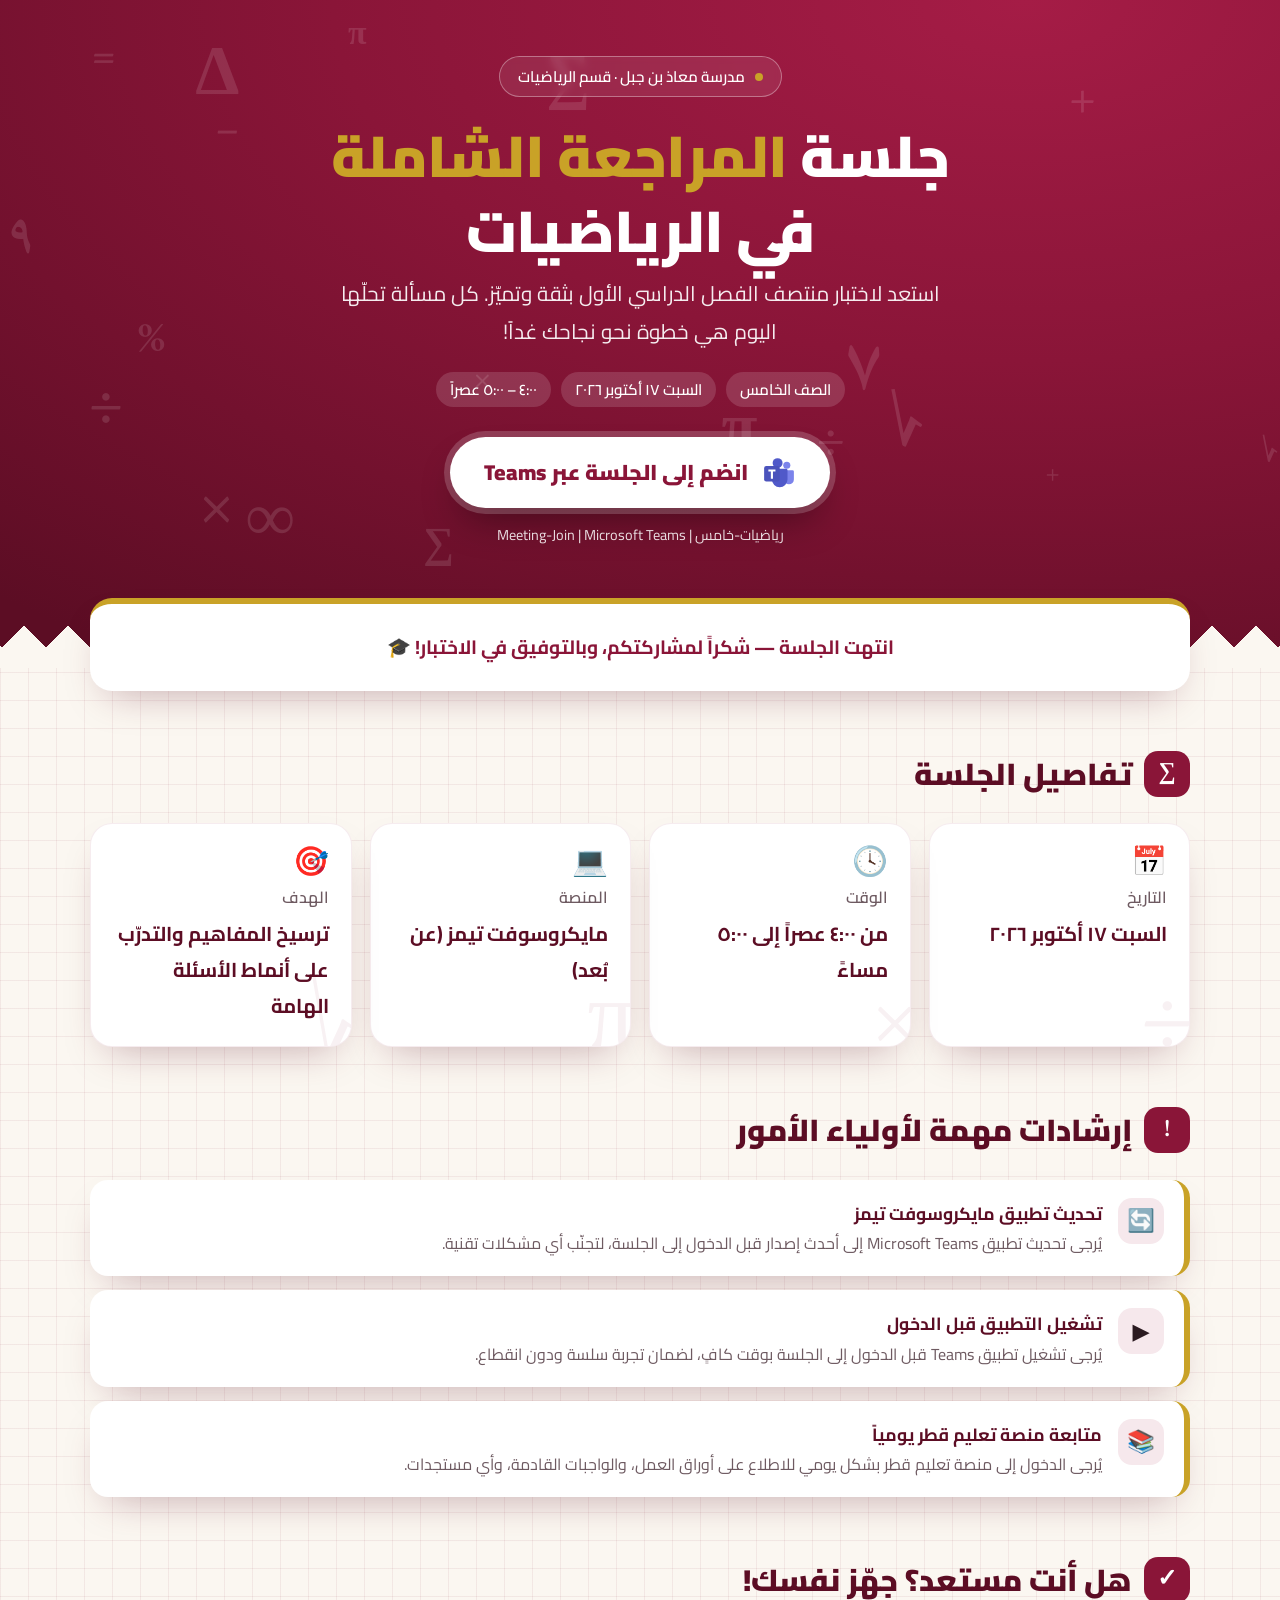
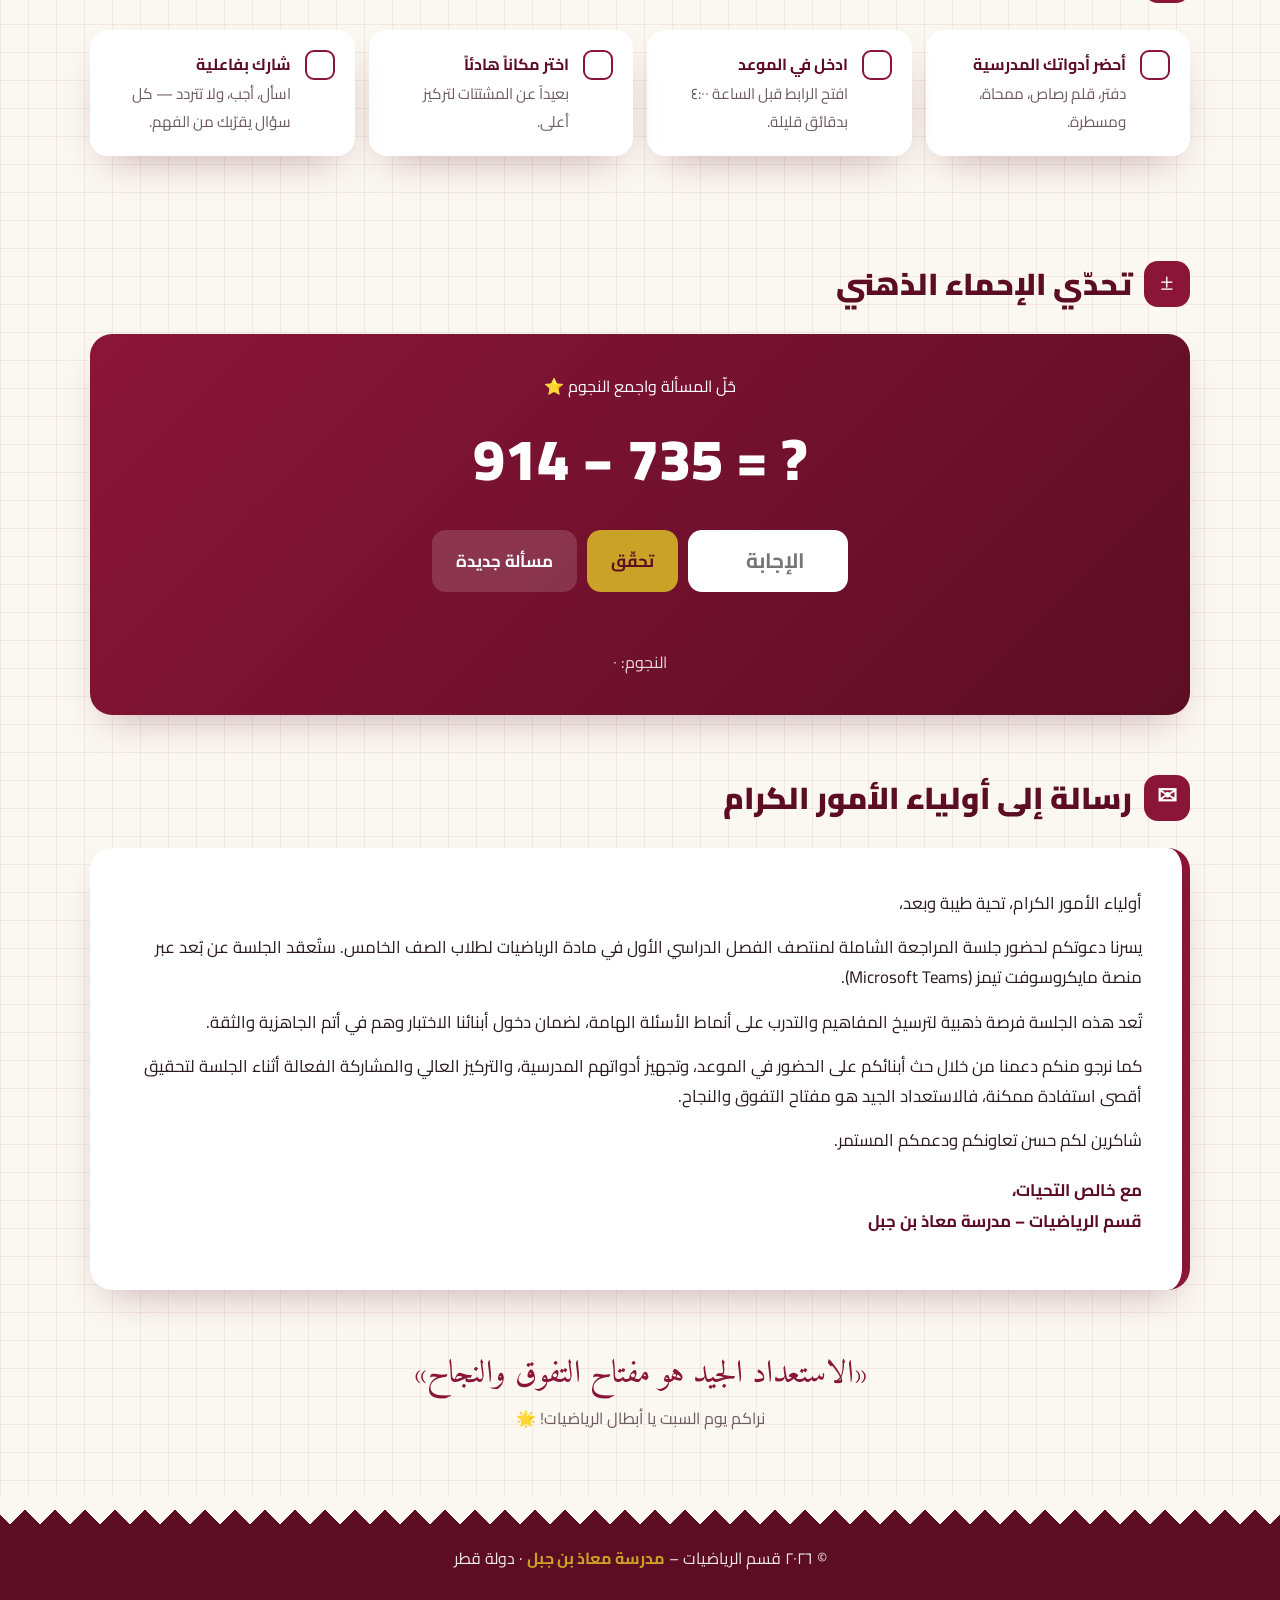
==== commit a6a57568: "Add parents' guidance notes and use Western digits in countdown Adds an Arabic 'important guidance f" ====
--- a/index.html
+++ b/index.html
@@ -230,6 +230,31 @@
   .card h3 { margin: 0 0 4px; font-size: 1rem; color: var(--muted); font-weight: 600; }
   .card p { margin: 0; font-size: 1.25rem; font-weight: 700; color: var(--maroon-deep); }
   .card .icon { font-size: 1.8rem; line-height: 1; margin-bottom: 8px; }
+
+  /* Parents' notes */
+  .notes { list-style: none; margin: 0; padding: 0; display: grid; gap: 14px; }
+  .notes li {
+    display: flex;
+    gap: 16px;
+    align-items: flex-start;
+    background: var(--white);
+    border-radius: 18px;
+    padding: 18px 20px;
+    box-shadow: var(--shadow);
+    border-inline-start: 6px solid var(--gold);
+  }
+  .notes .icon {
+    flex: none;
+    width: 46px;
+    height: 46px;
+    border-radius: 14px;
+    background: var(--maroon-soft);
+    display: grid;
+    place-items: center;
+    font-size: 1.4rem;
+  }
+  .notes strong { display: block; color: var(--maroon-deep); font-size: 1.1rem; }
+  .notes p { margin: 0; color: var(--muted); }
 
   /* Checklist */
   .checklist { list-style: none; margin: 0; padding: 0; display: grid; gap: 14px; grid-template-columns: repeat(auto-fit, minmax(260px, 1fr)); }
@@ -445,6 +470,24 @@
   </section>
 
   <section>
+    <h2 class="section-title"><span class="sym">!</span> إرشادات مهمة لأولياء الأمور</h2>
+    <ul class="notes">
+      <li>
+        <span class="icon" aria-hidden="true">🔄</span>
+        <div><strong>تحديث تطبيق مايكروسوفت تيمز</strong><p>يُرجى تحديث تطبيق Microsoft Teams إلى أحدث إصدار قبل الدخول إلى الجلسة، لتجنّب أي مشكلات تقنية.</p></div>
+      </li>
+      <li>
+        <span class="icon" aria-hidden="true">▶️</span>
+        <div><strong>تشغيل التطبيق قبل الدخول</strong><p>يُرجى تشغيل تطبيق Teams قبل الدخول إلى الجلسة بوقت كافٍ، لضمان تجربة سلسة ودون انقطاع.</p></div>
+      </li>
+      <li>
+        <span class="icon" aria-hidden="true">📚</span>
+        <div><strong>متابعة منصة تعليم قطر يومياً</strong><p>يُرجى الدخول إلى منصة تعليم قطر بشكل يومي للاطلاع على أوراق العمل، والواجبات القادمة، وأي مستجدات.</p></div>
+      </li>
+    </ul>
+  </section>
+
+  <section>
     <h2 class="section-title"><span class="sym">✓</span> هل أنت مستعد؟ جهّز نفسك!</h2>
     <ul class="checklist" id="checklist">
       <li><span class="box"></span><div><strong>أحضر أدواتك المدرسية</strong><span class="desc">دفتر، قلم رصاص، ممحاة، ومسطرة.</span></div></li>
@@ -533,10 +576,10 @@
       const hours = Math.floor(diff / 3600); diff %= 3600;
       const mins = Math.floor(diff / 60);
       const secs = diff % 60;
-      el.d.textContent = toAr(days);
-      el.h.textContent = toAr(hours);
-      el.m.textContent = toAr(mins);
-      el.s.textContent = toAr(secs);
+      el.d.textContent = days;
+      el.h.textContent = hours;
+      el.m.textContent = mins;
+      el.s.textContent = secs;
       setTimeout(tick, 1000);
     }
     tick();
